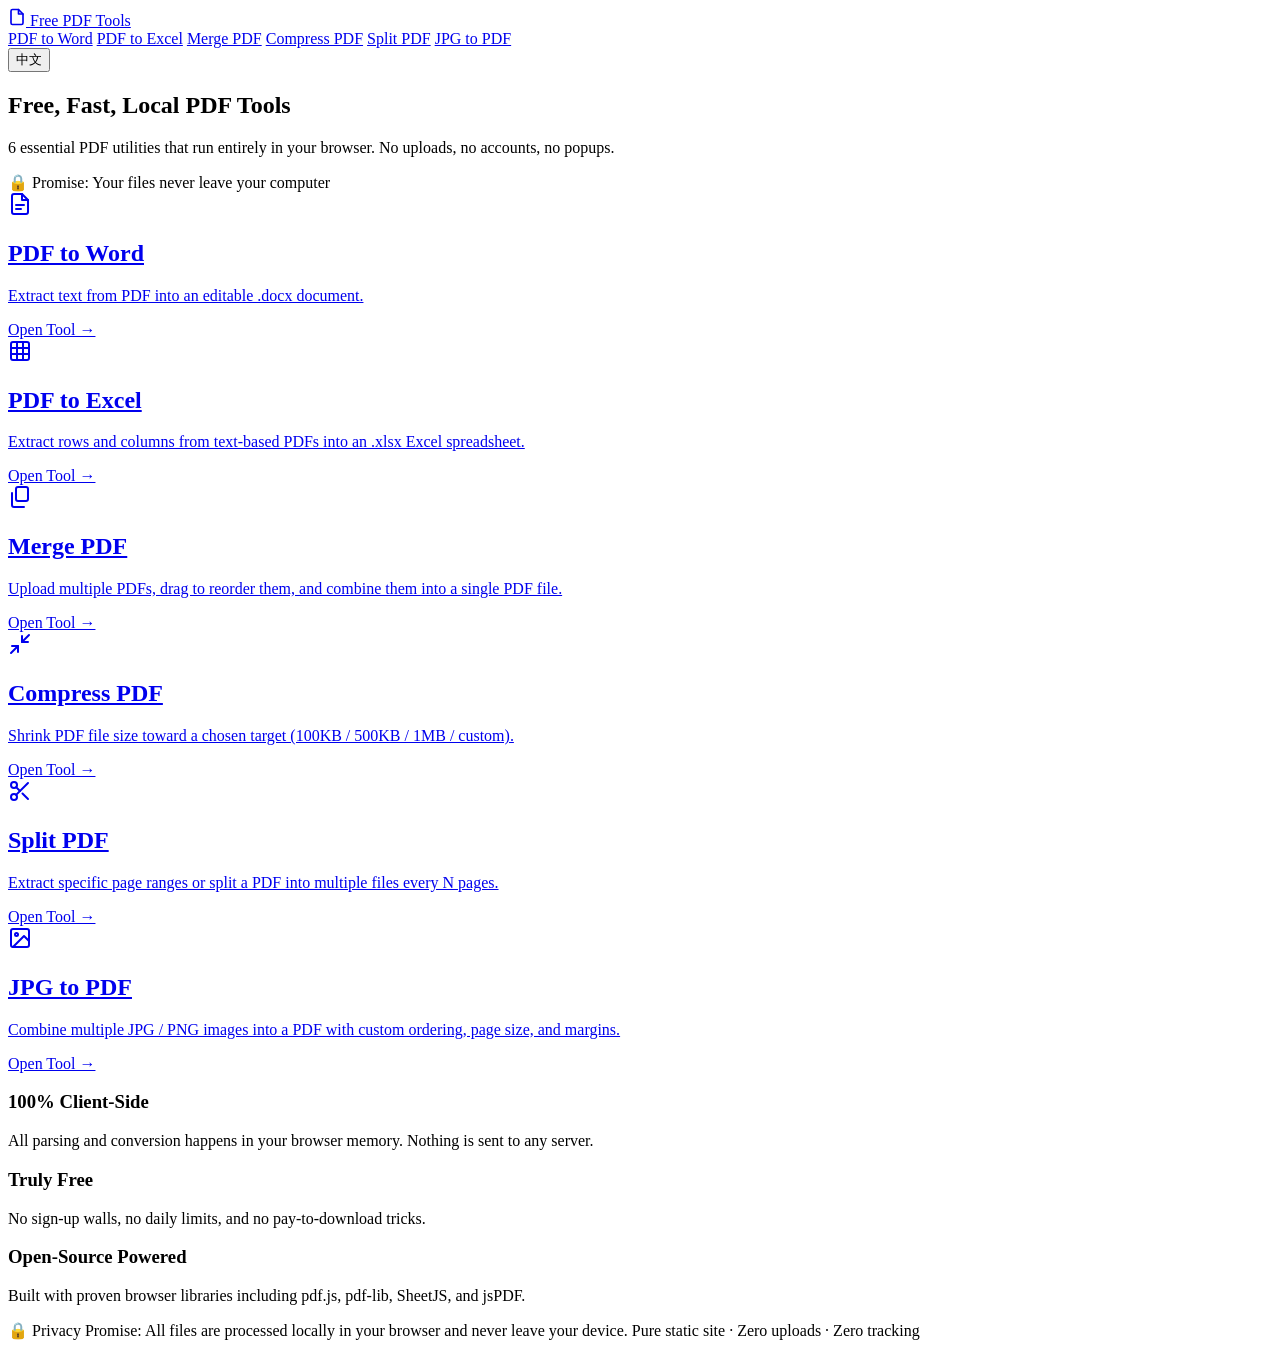
==== index.html @ 39ab88ec "Add files via upload" ====
<!DOCTYPE html>
<html lang="en" data-i18n-title="homePageTitle" data-i18n-desc="homeMetaDesc">
<head>
  <meta charset="UTF-8" />
  <meta name="viewport" content="width=device-width, initial-scale=1.0" />
  <title>Free PDF Tools — 100% Browser-Based, Files Never Leave Your Device</title>
  <meta name="description" content="Free online PDF tools: PDF to Word, PDF to Excel, Merge, Compress, Split, and JPG to PDF. Processed locally in your browser with zero uploads." />
  <link rel="stylesheet" href="assets/style.css" />
</head>
<body>
  <header class="site-header">
    <div class="container header-inner">
      <a class="brand" href="index.html">
        <span class="brand-icon" aria-hidden="true">
          <svg width="18" height="18" viewBox="0 0 24 24" fill="none" stroke="currentColor" stroke-width="2.2" stroke-linecap="round" stroke-linejoin="round">
            <path d="M14 2H6a2 2 0 0 0-2 2v16a2 2 0 0 0 2 2h12a2 2 0 0 0 2-2V8z"/>
            <polyline points="14 2 14 8 20 8"/>
          </svg>
        </span>
        <span data-i18n="siteName">Free PDF Tools</span>
      </a>
      <nav class="header-nav" aria-label="Tools">
        <a class="nav-link" href="pdf-to-word.html" data-i18n="navPdfToWord">PDF to Word</a>
        <a class="nav-link" href="pdf-to-excel.html" data-i18n="navPdfToExcel">PDF to Excel</a>
        <a class="nav-link" href="merge-pdf.html" data-i18n="navMergePdf">Merge PDF</a>
        <a class="nav-link" href="compress-pdf.html" data-i18n="navCompressPdf">Compress PDF</a>
        <a class="nav-link" href="split-pdf.html" data-i18n="navSplitPdf">Split PDF</a>
        <a class="nav-link" href="jpg-to-pdf.html" data-i18n="navJpgToPdf">JPG to PDF</a>
      </nav>
      <button type="button" id="langToggleBtn" class="lang-btn" data-i18n="langToggle">中文</button>
    </div>
  </header>

  <main>
    <div class="container">
      <section class="hero">
        <h1 data-i18n="heroTitle">Free, Fast, Local PDF Tools</h1>
        <p data-i18n="heroSubtitle">6 essential PDF utilities that run entirely in your browser. No uploads, no accounts, no popups.</p>
        <div class="privacy-pill" data-i18n="privacyBadge">🔒 Promise: Your files never leave your computer</div>
      </section>

      <section class="tools-grid" aria-label="PDF Tools">
        <a class="tool-card" href="pdf-to-word.html">
          <div class="tool-card-icon" aria-hidden="true">
            <svg width="24" height="24" viewBox="0 0 24 24" fill="none" stroke="currentColor" stroke-width="2" stroke-linecap="round" stroke-linejoin="round">
              <path d="M14 2H6a2 2 0 0 0-2 2v16a2 2 0 0 0 2 2h12a2 2 0 0 0 2-2V8z"/>
              <polyline points="14 2 14 8 20 8"/>
              <line x1="8" y1="13" x2="16" y2="13"/>
              <line x1="8" y1="17" x2="13" y2="17"/>
            </svg>
          </div>
          <h2 data-i18n="wordTitle">PDF to Word</h2>
          <p data-i18n="wordDesc">Extract text from PDF into an editable .docx document.</p>
          <span class="tool-card-cta" data-i18n="openTool">Open Tool →</span>
        </a>

        <a class="tool-card" href="pdf-to-excel.html">
          <div class="tool-card-icon" aria-hidden="true">
            <svg width="24" height="24" viewBox="0 0 24 24" fill="none" stroke="currentColor" stroke-width="2" stroke-linecap="round" stroke-linejoin="round">
              <rect x="3" y="3" width="18" height="18" rx="2"/>
              <line x1="3" y1="9" x2="21" y2="9"/>
              <line x1="3" y1="15" x2="21" y2="15"/>
              <line x1="9" y1="3" x2="9" y2="21"/>
              <line x1="15" y1="3" x2="15" y2="21"/>
            </svg>
          </div>
          <h2 data-i18n="excelTitle">PDF to Excel</h2>
          <p data-i18n="excelDesc">Extract rows and columns from text-based PDFs into an .xlsx Excel spreadsheet.</p>
          <span class="tool-card-cta" data-i18n="openTool">Open Tool →</span>
        </a>

        <a class="tool-card" href="merge-pdf.html">
          <div class="tool-card-icon" aria-hidden="true">
            <svg width="24" height="24" viewBox="0 0 24 24" fill="none" stroke="currentColor" stroke-width="2" stroke-linecap="round" stroke-linejoin="round">
              <rect x="8" y="2" width="12" height="14" rx="2"/>
              <path d="M4 8v12a2 2 0 0 0 2 2h10"/>
            </svg>
          </div>
          <h2 data-i18n="mergeTitle">Merge PDF</h2>
          <p data-i18n="mergeDesc">Upload multiple PDFs, drag to reorder them, and combine them into a single PDF file.</p>
          <span class="tool-card-cta" data-i18n="openTool">Open Tool →</span>
        </a>

        <a class="tool-card" href="compress-pdf.html">
          <div class="tool-card-icon" aria-hidden="true">
            <svg width="24" height="24" viewBox="0 0 24 24" fill="none" stroke="currentColor" stroke-width="2" stroke-linecap="round" stroke-linejoin="round">
              <polyline points="4 14 10 14 10 20"/>
              <polyline points="20 10 14 10 14 4"/>
              <line x1="14" y1="10" x2="21" y2="3"/>
              <line x1="3" y1="21" x2="10" y2="14"/>
            </svg>
          </div>
          <h2 data-i18n="compressTitle">Compress PDF</h2>
          <p data-i18n="compressDesc">Shrink PDF file size toward a chosen target (100KB / 500KB / 1MB / custom).</p>
          <span class="tool-card-cta" data-i18n="openTool">Open Tool →</span>
        </a>

        <a class="tool-card" href="split-pdf.html">
          <div class="tool-card-icon" aria-hidden="true">
            <svg width="24" height="24" viewBox="0 0 24 24" fill="none" stroke="currentColor" stroke-width="2" stroke-linecap="round" stroke-linejoin="round">
              <circle cx="6" cy="6" r="3"/>
              <circle cx="6" cy="18" r="3"/>
              <line x1="20" y1="4" x2="8.12" y2="15.88"/>
              <line x1="14.47" y1="14.48" x2="20" y2="20"/>
              <line x1="8.12" y1="8.12" x2="12" y2="12"/>
            </svg>
          </div>
          <h2 data-i18n="splitTitle">Split PDF</h2>
          <p data-i18n="splitDesc">Extract specific page ranges or split a PDF into multiple files every N pages.</p>
          <span class="tool-card-cta" data-i18n="openTool">Open Tool →</span>
        </a>

        <a class="tool-card" href="jpg-to-pdf.html">
          <div class="tool-card-icon" aria-hidden="true">
            <svg width="24" height="24" viewBox="0 0 24 24" fill="none" stroke="currentColor" stroke-width="2" stroke-linecap="round" stroke-linejoin="round">
              <rect x="3" y="3" width="18" height="18" rx="2"/>
              <circle cx="8.5" cy="8.5" r="1.5"/>
              <polyline points="21 15 16 10 5 21"/>
            </svg>
          </div>
          <h2 data-i18n="jpgTitle">JPG to PDF</h2>
          <p data-i18n="jpgDesc">Combine multiple JPG / PNG images into a PDF with custom ordering, page size, and margins.</p>
          <span class="tool-card-cta" data-i18n="openTool">Open Tool →</span>
        </a>
      </section>

      <section class="trust-strip" aria-label="Privacy and Features">
        <div class="trust-item">
          <h3 data-i18n="trustLocalTitle">100% Client-Side</h3>
          <p data-i18n="trustLocalDesc">All parsing and conversion happens in your browser memory. Nothing is sent to any server.</p>
        </div>
        <div class="trust-item">
          <h3 data-i18n="trustFreeTitle">Truly Free</h3>
          <p data-i18n="trustFreeDesc">No sign-up walls, no daily limits, and no pay-to-download tricks.</p>
        </div>
        <div class="trust-item">
          <h3 data-i18n="trustFastTitle">Open-Source Powered</h3>
          <p data-i18n="trustFastDesc">Built with proven browser libraries including pdf.js, pdf-lib, SheetJS, and jsPDF.</p>
        </div>
      </section>
    </div>
  </main>

  <footer class="site-footer">
    <div class="container footer-inner">
      <span data-i18n="footerPromise">🔒 Privacy Promise: All files are processed locally in your browser and never leave your device.</span>
      <span data-i18n="footerNote">Pure static site · Zero uploads · Zero tracking</span>
    </div>
  </footer>

  <script src="assets/i18n.js"></script>
  <script src="assets/main.js"></script>
</body>
</html>
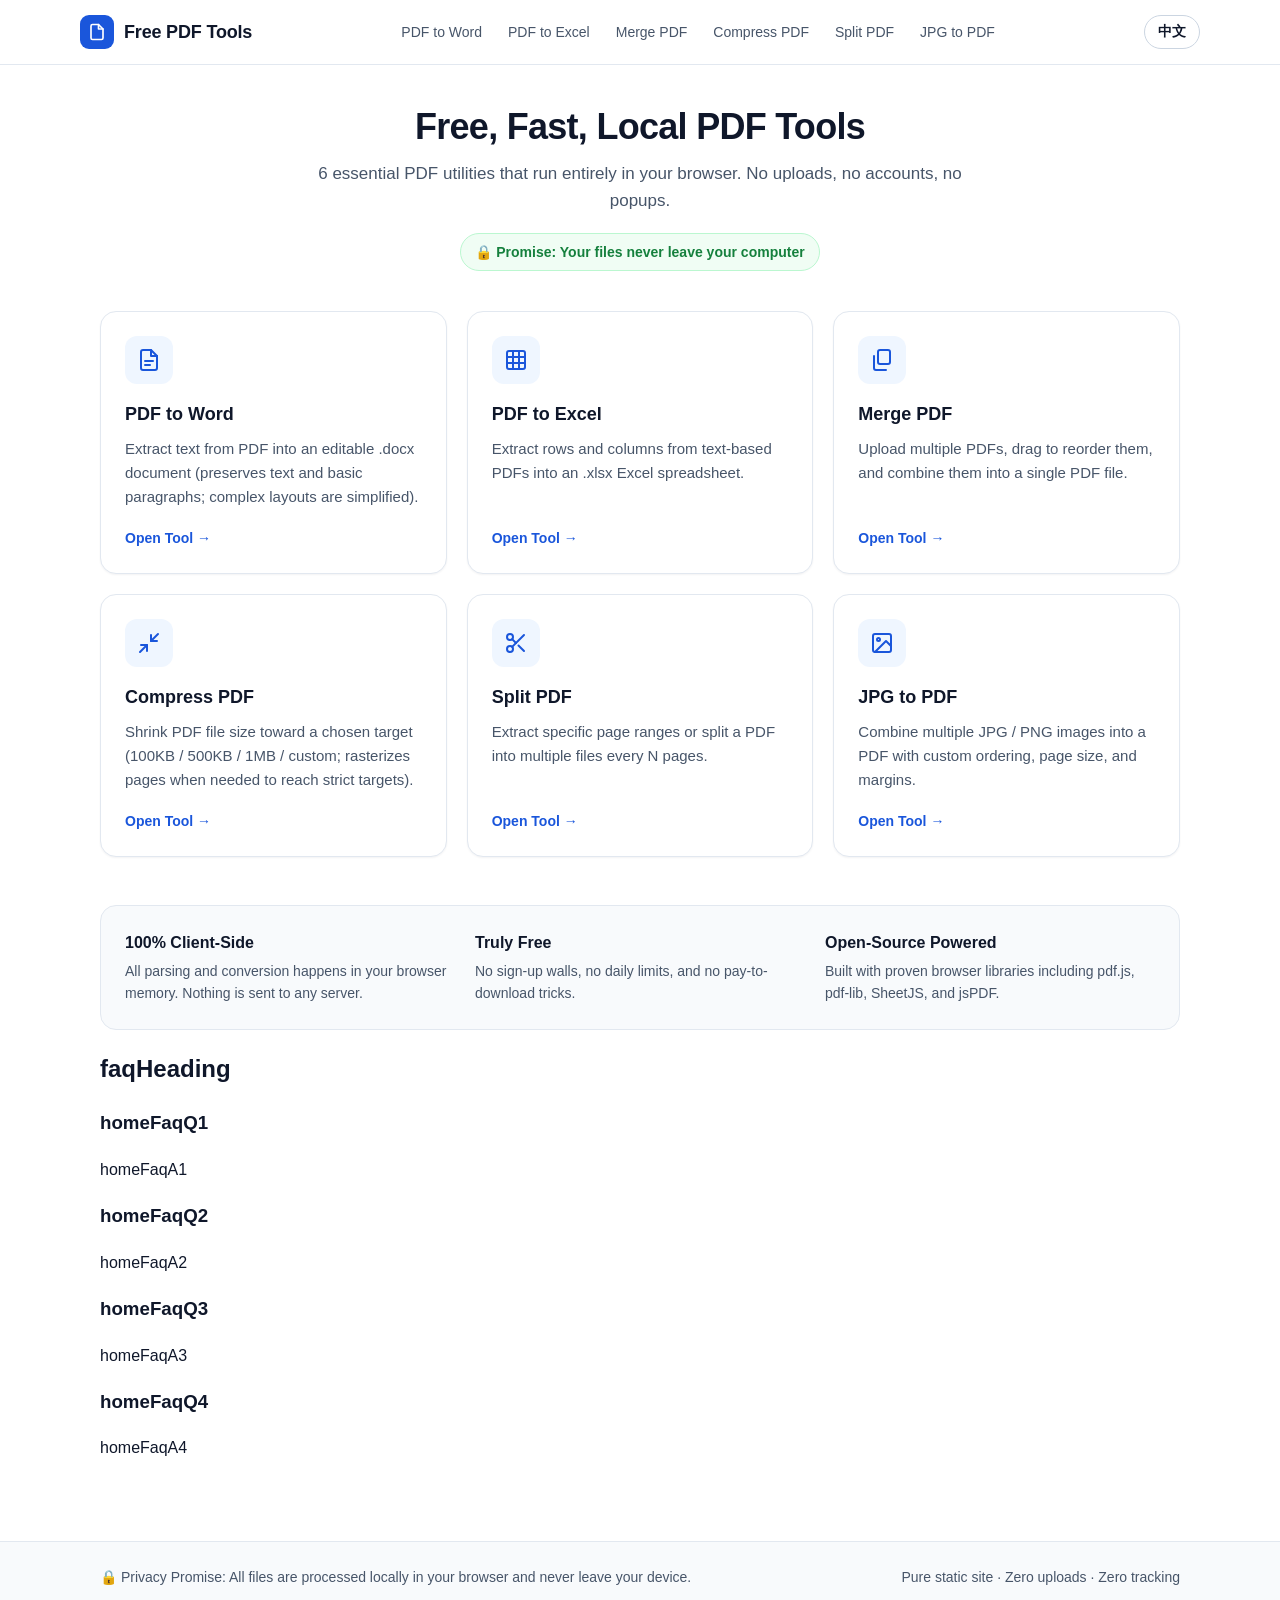
==== commit 72e0e57d: "Update site with SEO improvements: FAQ, JSON-LD, canonical and OG tags; add sitemap.xml and robots.t" ====
--- a/index.html
+++ b/index.html
@@ -5,6 +5,19 @@
   <meta name="viewport" content="width=device-width, initial-scale=1.0" />
   <title>Free PDF Tools — 100% Browser-Based, Files Never Leave Your Device</title>
   <meta name="description" content="Free online PDF tools: PDF to Word, PDF to Excel, Merge, Compress, Split, and JPG to PDF. Processed locally in your browser with zero uploads." />
+  <link rel="canonical" href="https://huangjun430-ctrl.github.io/free-pdf-tools/" />
+  <meta property="og:title" content="Free PDF Tools — 100% Browser-Based, Files Never Leave Your Device" />
+  <meta property="og:description" content="Free online PDF tools: PDF to Word, PDF to Excel, Merge, Compress, Split, and JPG to PDF. Processed locally in your browser with zero uploads." />
+  <meta property="og:type" content="website" />
+  <meta property="og:url" content="https://huangjun430-ctrl.github.io/free-pdf-tools/" />
+  <script type="application/ld+json">
+  {
+    "@context": "https://schema.org",
+    "@type": "WebSite",
+    "name": "Free PDF Tools",
+    "url": "https://huangjun430-ctrl.github.io/free-pdf-tools/"
+  }
+  </script>
   <link rel="stylesheet" href="assets/style.css" />
 </head>
 <body>
@@ -138,6 +151,28 @@
           <p data-i18n="trustFastDesc">Built with proven browser libraries including pdf.js, pdf-lib, SheetJS, and jsPDF.</p>
         </div>
       </section>
+
+      <section class="faq-section" aria-labelledby="faqHeading">
+        <h2 id="faqHeading" class="faq-heading" data-i18n="faqHeading">Frequently Asked Questions</h2>
+        <div class="faq-list">
+          <div class="faq-item">
+            <h3 class="faq-question" data-i18n="homeFaqQ1">Do I need to sign up or create an account?</h3>
+            <p class="faq-answer" data-i18n="homeFaqA1">No. All 6 tools are ready to use immediately with no sign-up, no login, and no daily limits.</p>
+          </div>
+          <div class="faq-item">
+            <h3 class="faq-question" data-i18n="homeFaqQ2">Are my PDF files uploaded to a server?</h3>
+            <p class="faq-answer" data-i18n="homeFaqA2">Never. All parsing, conversion, merging, splitting, and compression run locally in your browser memory—your files never leave your device.</p>
+          </div>
+          <div class="faq-item">
+            <h3 class="faq-question" data-i18n="homeFaqQ3">Are these online PDF tools completely free?</h3>
+            <p class="faq-answer" data-i18n="homeFaqA3">Yes. Every tool on this site is 100% free with no paywalls, watermarks, or popups.</p>
+          </div>
+          <div class="faq-item">
+            <h3 class="faq-question" data-i18n="homeFaqQ4">What PDF tools are included?</h3>
+            <p class="faq-answer" data-i18n="homeFaqA4">You can convert PDF to Word (.docx), convert PDF to Excel (.xlsx), merge PDFs, compress PDFs to a target size, split PDFs, and convert JPG/PNG images to PDF.</p>
+          </div>
+        </div>
+      </section>
     </div>
   </main>
 
--- a/assets/style.css
+++ b/assets/style.css
@@ -0,0 +1,905 @@
+/* Free PDF Tools - Clean, restrained, fast static stylesheet */
+:root {
+  --bg: #ffffff;
+  --surface: #f8fafc;
+  --surface-hover: #f1f5f9;
+  --border: #e2e8f0;
+  --border-strong: #cbd5e1;
+  --text: #0f172a;
+  --text-muted: #475569;
+  --text-light: #64748b;
+  --primary: #1a56db;
+  --primary-hover: #1e429f;
+  --primary-light: #eff6ff;
+  --primary-ring: rgba(26, 86, 219, 0.2);
+  --success: #15803d;
+  --success-bg: #f0fdf4;
+  --success-border: #bbf7d0;
+  --error: #b91c1c;
+  --error-bg: #fef2f2;
+  --error-border: #fecaca;
+  --warning: #b45309;
+  --warning-bg: #fffbeb;
+  --warning-border: #fde68a;
+  --radius: 12px;
+  --radius-lg: 16px;
+  --shadow-sm: 0 1px 2px rgba(15, 23, 42, 0.05);
+  --shadow-md: 0 4px 12px rgba(15, 23, 42, 0.07);
+}
+
+*,
+*::before,
+*::after {
+  box-sizing: border-box;
+}
+
+html {
+  font-size: 16px;
+  -webkit-text-size-adjust: 100%;
+}
+
+body {
+  margin: 0;
+  font-family: -apple-system, BlinkMacSystemFont, "Segoe UI", Roboto, "PingFang SC",
+    "Hiragino Sans GB", "Microsoft YaHei", "Helvetica Neue", Arial, sans-serif;
+  background-color: var(--bg);
+  color: var(--text);
+  line-height: 1.6;
+  min-height: 100vh;
+  display: flex;
+  flex-direction: column;
+}
+
+a {
+  color: var(--primary);
+  text-decoration: none;
+}
+
+a:hover {
+  text-decoration: underline;
+}
+
+button,
+input,
+select {
+  font-family: inherit;
+  font-size: inherit;
+}
+
+.container {
+  width: 100%;
+  max-width: 1120px;
+  margin: 0 auto;
+  padding: 0 20px;
+}
+
+.tool-container {
+  width: 100%;
+  max-width: 820px;
+  margin: 0 auto;
+  padding: 0 20px;
+}
+
+/* Header */
+.site-header {
+  border-bottom: 1px solid var(--border);
+  background: rgba(255, 255, 255, 0.96);
+  position: sticky;
+  top: 0;
+  z-index: 50;
+  backdrop-filter: blur(8px);
+}
+
+.header-inner {
+  display: flex;
+  align-items: center;
+  justify-content: space-between;
+  gap: 16px;
+  min-height: 64px;
+  padding: 10px 0;
+}
+
+.brand {
+  display: inline-flex;
+  align-items: center;
+  gap: 10px;
+  color: var(--text);
+  font-weight: 700;
+  font-size: 1.125rem;
+  letter-spacing: -0.01em;
+  text-decoration: none;
+  flex-shrink: 0;
+}
+
+.brand:hover {
+  text-decoration: none;
+  color: var(--primary);
+}
+
+.brand-icon {
+  width: 34px;
+  height: 34px;
+  border-radius: 9px;
+  background: var(--primary);
+  color: #ffffff;
+  display: inline-flex;
+  align-items: center;
+  justify-content: center;
+  flex-shrink: 0;
+}
+
+.header-nav {
+  display: flex;
+  align-items: center;
+  gap: 6px;
+  flex-wrap: wrap;
+}
+
+.nav-link {
+  color: var(--text-muted);
+  font-size: 0.875rem;
+  font-weight: 500;
+  padding: 6px 10px;
+  border-radius: 8px;
+  transition: background-color 0.15s, color 0.15s;
+  white-space: nowrap;
+}
+
+.nav-link:hover {
+  background: var(--surface);
+  color: var(--text);
+  text-decoration: none;
+}
+
+.nav-link.active {
+  background: var(--primary-light);
+  color: var(--primary);
+  font-weight: 600;
+}
+
+.lang-btn {
+  display: inline-flex;
+  align-items: center;
+  gap: 6px;
+  padding: 7px 13px;
+  border-radius: 999px;
+  border: 1px solid var(--border-strong);
+  background: var(--bg);
+  color: var(--text);
+  font-size: 0.875rem;
+  font-weight: 600;
+  cursor: pointer;
+  transition: border-color 0.15s, background-color 0.15s, color 0.15s;
+  flex-shrink: 0;
+}
+
+.lang-btn:hover {
+  border-color: var(--primary);
+  color: var(--primary);
+  background: var(--primary-light);
+}
+
+/* Main */
+main {
+  flex: 1;
+  padding: 40px 0 64px;
+}
+
+/* Hero */
+.hero {
+  text-align: center;
+  max-width: 680px;
+  margin: 0 auto 40px;
+}
+
+.hero h1 {
+  margin: 0 0 12px;
+  font-size: 2.25rem;
+  line-height: 1.2;
+  letter-spacing: -0.02em;
+  color: var(--text);
+}
+
+.hero p {
+  margin: 0 0 18px;
+  font-size: 1.0625rem;
+  color: var(--text-muted);
+}
+
+.privacy-pill {
+  display: inline-flex;
+  align-items: center;
+  gap: 8px;
+  padding: 7px 14px;
+  border-radius: 999px;
+  background: var(--success-bg);
+  border: 1px solid var(--success-border);
+  color: var(--success);
+  font-size: 0.875rem;
+  font-weight: 600;
+}
+
+/* Tool Cards Grid */
+.tools-grid {
+  display: grid;
+  grid-template-columns: repeat(3, minmax(0, 1fr));
+  gap: 20px;
+}
+
+.tool-card {
+  display: flex;
+  flex-direction: column;
+  padding: 24px;
+  border: 1px solid var(--border);
+  border-radius: var(--radius-lg);
+  background: var(--bg);
+  box-shadow: var(--shadow-sm);
+  color: var(--text);
+  text-decoration: none;
+  transition: transform 0.15s ease, box-shadow 0.15s ease, border-color 0.15s ease;
+}
+
+.tool-card:hover {
+  transform: translateY(-2px);
+  box-shadow: var(--shadow-md);
+  border-color: var(--primary);
+  text-decoration: none;
+}
+
+.tool-card-icon {
+  width: 48px;
+  height: 48px;
+  border-radius: 12px;
+  background: var(--primary-light);
+  color: var(--primary);
+  display: inline-flex;
+  align-items: center;
+  justify-content: center;
+  margin-bottom: 16px;
+}
+
+.tool-card h2 {
+  margin: 0 0 8px;
+  font-size: 1.125rem;
+  font-weight: 700;
+  color: var(--text);
+}
+
+.tool-card p {
+  margin: 0 0 18px;
+  font-size: 0.9375rem;
+  color: var(--text-muted);
+  flex: 1;
+}
+
+.tool-card-cta {
+  font-size: 0.875rem;
+  font-weight: 600;
+  color: var(--primary);
+  display: inline-flex;
+  align-items: center;
+  gap: 4px;
+}
+
+/* Trust strip on Home */
+.trust-strip {
+  margin-top: 48px;
+  padding: 24px;
+  border-radius: var(--radius-lg);
+  background: var(--surface);
+  border: 1px solid var(--border);
+  display: grid;
+  grid-template-columns: repeat(3, minmax(0, 1fr));
+  gap: 20px;
+}
+
+.trust-item h3 {
+  margin: 0 0 4px;
+  font-size: 1rem;
+  font-weight: 700;
+  color: var(--text);
+}
+
+.trust-item p {
+  margin: 0;
+  font-size: 0.875rem;
+  color: var(--text-muted);
+}
+
+/* Tool Page Header */
+.breadcrumb {
+  margin-bottom: 16px;
+  font-size: 0.875rem;
+  color: var(--text-muted);
+}
+
+.breadcrumb a {
+  color: var(--text-muted);
+  font-weight: 500;
+}
+
+.breadcrumb a:hover {
+  color: var(--primary);
+}
+
+.tool-header {
+  margin-bottom: 24px;
+}
+
+.tool-header h1 {
+  margin: 0 0 8px;
+  font-size: 1.875rem;
+  line-height: 1.25;
+  letter-spacing: -0.02em;
+}
+
+.tool-header p {
+  margin: 0;
+  font-size: 1rem;
+  color: var(--text-muted);
+}
+
+/* Workspace Card */
+.workspace-card {
+  background: var(--bg);
+  border: 1px solid var(--border);
+  border-radius: var(--radius-lg);
+  padding: 28px;
+  box-shadow: var(--shadow-sm);
+}
+
+/* Dropzone */
+.dropzone {
+  border: 2px dashed var(--border-strong);
+  border-radius: var(--radius);
+  background: var(--surface);
+  padding: 36px 24px;
+  text-align: center;
+  cursor: pointer;
+  transition: border-color 0.15s, background-color 0.15s;
+  outline: none;
+}
+
+.dropzone:hover,
+.dropzone:focus-visible,
+.dropzone.dragover {
+  border-color: var(--primary);
+  background: var(--primary-light);
+}
+
+.dropzone-icon {
+  width: 48px;
+  height: 48px;
+  margin: 0 auto 12px;
+  border-radius: 12px;
+  background: #ffffff;
+  border: 1px solid var(--border);
+  color: var(--primary);
+  display: flex;
+  align-items: center;
+  justify-content: center;
+}
+
+.dropzone-title {
+  margin: 0 0 6px;
+  font-size: 1.0625rem;
+  font-weight: 600;
+  color: var(--text);
+}
+
+.dropzone-hint {
+  margin: 0 0 16px;
+  font-size: 0.875rem;
+  color: var(--text-muted);
+}
+
+.file-input-hidden {
+  display: none;
+}
+
+/* Buttons */
+.btn {
+  display: inline-flex;
+  align-items: center;
+  justify-content: center;
+  gap: 8px;
+  border: 1px solid transparent;
+  border-radius: 10px;
+  padding: 10px 18px;
+  font-weight: 600;
+  font-size: 0.9375rem;
+  cursor: pointer;
+  transition: background-color 0.15s, border-color 0.15s, color 0.15s, opacity 0.15s;
+  text-decoration: none;
+}
+
+.btn:disabled {
+  opacity: 0.55;
+  cursor: not-allowed;
+}
+
+.btn-primary {
+  background: var(--primary);
+  color: #ffffff;
+}
+
+.btn-primary:hover:not(:disabled) {
+  background: var(--primary-hover);
+  text-decoration: none;
+}
+
+.btn-lg {
+  width: 100%;
+  min-height: 48px;
+  font-size: 1rem;
+  padding: 12px 24px;
+}
+
+.btn-secondary {
+  background: #ffffff;
+  border-color: var(--border-strong);
+  color: var(--text);
+}
+
+.btn-secondary:hover:not(:disabled) {
+  background: var(--surface);
+  border-color: var(--text-muted);
+  text-decoration: none;
+}
+
+.btn-success {
+  background: var(--success);
+  color: #ffffff;
+}
+
+.btn-success:hover:not(:disabled) {
+  background: #166534;
+  text-decoration: none;
+}
+
+.btn-sm {
+  padding: 6px 10px;
+  font-size: 0.8125rem;
+  border-radius: 8px;
+}
+
+.btn-icon {
+  padding: 6px 9px;
+  min-width: 32px;
+  font-size: 0.875rem;
+}
+
+/* Selected File Info & Sortable List */
+.file-summary {
+  margin-top: 18px;
+  padding: 14px 16px;
+  border-radius: var(--radius);
+  background: var(--surface);
+  border: 1px solid var(--border);
+  display: flex;
+  align-items: center;
+  justify-content: space-between;
+  gap: 12px;
+}
+
+.file-summary-meta {
+  min-width: 0;
+}
+
+.file-summary-name {
+  font-weight: 600;
+  color: var(--text);
+  word-break: break-all;
+}
+
+.file-summary-sub {
+  font-size: 0.8125rem;
+  color: var(--text-muted);
+}
+
+.file-list {
+  list-style: none;
+  margin: 18px 0 0;
+  padding: 0;
+  display: flex;
+  flex-direction: column;
+  gap: 10px;
+}
+
+.file-item {
+  display: flex;
+  align-items: center;
+  justify-content: space-between;
+  gap: 12px;
+  padding: 12px 14px;
+  border-radius: var(--radius);
+  background: var(--surface);
+  border: 1px solid var(--border);
+  cursor: grab;
+  transition: border-color 0.15s, background-color 0.15s;
+}
+
+.file-item.dragging {
+  opacity: 0.5;
+  border-color: var(--primary);
+}
+
+.file-item-left {
+  display: flex;
+  align-items: center;
+  gap: 12px;
+  min-width: 0;
+  flex: 1;
+}
+
+.file-index {
+  width: 26px;
+  height: 26px;
+  border-radius: 999px;
+  background: var(--primary-light);
+  color: var(--primary);
+  font-size: 0.8125rem;
+  font-weight: 700;
+  display: inline-flex;
+  align-items: center;
+  justify-content: center;
+  flex-shrink: 0;
+}
+
+.file-thumb {
+  width: 44px;
+  height: 44px;
+  border-radius: 6px;
+  object-fit: cover;
+  border: 1px solid var(--border);
+  background: #ffffff;
+  flex-shrink: 0;
+}
+
+.file-item-info {
+  min-width: 0;
+}
+
+.file-item-name {
+  font-weight: 600;
+  font-size: 0.9375rem;
+  color: var(--text);
+  overflow: hidden;
+  text-overflow: ellipsis;
+  white-space: nowrap;
+}
+
+.file-item-meta {
+  font-size: 0.8125rem;
+  color: var(--text-muted);
+}
+
+.file-item-actions {
+  display: flex;
+  align-items: center;
+  gap: 6px;
+  flex-shrink: 0;
+}
+
+.list-toolbar {
+  margin-top: 12px;
+  display: flex;
+  align-items: center;
+  justify-content: space-between;
+  gap: 10px;
+  flex-wrap: wrap;
+}
+
+/* Options Panel */
+.options-panel {
+  margin-top: 22px;
+  padding-top: 22px;
+  border-top: 1px solid var(--border);
+}
+
+.options-title {
+  margin: 0 0 14px;
+  font-size: 1rem;
+  font-weight: 700;
+  color: var(--text);
+}
+
+.form-grid {
+  display: grid;
+  grid-template-columns: repeat(2, minmax(0, 1fr));
+  gap: 14px;
+}
+
+.form-field {
+  display: flex;
+  flex-direction: column;
+  gap: 6px;
+}
+
+.form-field.full-width {
+  grid-column: 1 / -1;
+}
+
+.form-label {
+  font-size: 0.875rem;
+  font-weight: 600;
+  color: var(--text);
+}
+
+.form-input,
+.form-select {
+  width: 100%;
+  padding: 9px 12px;
+  border: 1px solid var(--border-strong);
+  border-radius: 8px;
+  background: #ffffff;
+  color: var(--text);
+  font-size: 0.9375rem;
+}
+
+.form-input:focus,
+.form-select:focus {
+  outline: none;
+  border-color: var(--primary);
+  box-shadow: 0 0 0 3px var(--primary-ring);
+}
+
+.form-help {
+  font-size: 0.8125rem;
+  color: var(--text-muted);
+}
+
+.checkbox-row {
+  display: flex;
+  align-items: flex-start;
+  gap: 8px;
+  font-size: 0.9375rem;
+  color: var(--text);
+  cursor: pointer;
+}
+
+.checkbox-row input[type="checkbox"],
+.radio-pill input[type="radio"] {
+  accent-color: var(--primary);
+  margin-top: 3px;
+}
+
+.segmented-group {
+  display: flex;
+  flex-wrap: wrap;
+  gap: 8px;
+}
+
+.segmented-btn {
+  padding: 8px 14px;
+  border-radius: 8px;
+  border: 1px solid var(--border-strong);
+  background: #ffffff;
+  color: var(--text);
+  font-size: 0.875rem;
+  font-weight: 600;
+  cursor: pointer;
+  transition: all 0.15s;
+}
+
+.segmented-btn:hover {
+  border-color: var(--primary);
+}
+
+.segmented-btn.active {
+  background: var(--primary);
+  border-color: var(--primary);
+  color: #ffffff;
+}
+
+/* Action Area */
+.action-area {
+  margin-top: 22px;
+}
+
+/* Progress */
+.progress-wrap {
+  margin-top: 20px;
+}
+
+.progress-header {
+  display: flex;
+  justify-content: space-between;
+  align-items: center;
+  margin-bottom: 8px;
+  font-size: 0.875rem;
+  font-weight: 600;
+  color: var(--text-muted);
+}
+
+.progress-track {
+  width: 100%;
+  height: 10px;
+  border-radius: 999px;
+  background: var(--surface-hover);
+  overflow: hidden;
+  border: 1px solid var(--border);
+}
+
+.progress-fill {
+  height: 100%;
+  width: 0%;
+  background: var(--primary);
+  border-radius: 999px;
+  transition: width 0.2s ease;
+}
+
+/* Alerts & Result */
+.alert {
+  margin-top: 18px;
+  padding: 14px 16px;
+  border-radius: var(--radius);
+  font-size: 0.9375rem;
+  border: 1px solid transparent;
+}
+
+.alert-error {
+  background: var(--error-bg);
+  border-color: var(--error-border);
+  color: var(--error);
+}
+
+.alert-warning {
+  background: var(--warning-bg);
+  border-color: var(--warning-border);
+  color: var(--warning);
+}
+
+.alert-info {
+  background: var(--primary-light);
+  border-color: #bfdbfe;
+  color: #1e40af;
+}
+
+.result-box {
+  margin-top: 22px;
+  padding: 20px;
+  border-radius: var(--radius);
+  background: var(--success-bg);
+  border: 1px solid var(--success-border);
+}
+
+.result-title {
+  margin: 0 0 6px;
+  font-size: 1.0625rem;
+  font-weight: 700;
+  color: var(--success);
+}
+
+.result-meta {
+  margin: 0 0 16px;
+  font-size: 0.9375rem;
+  color: var(--text);
+}
+
+.result-actions {
+  display: flex;
+  flex-wrap: wrap;
+  gap: 10px;
+}
+
+.split-downloads {
+  margin-top: 12px;
+  display: grid;
+  grid-template-columns: repeat(auto-fill, minmax(220px, 1fr));
+  gap: 8px;
+}
+
+/* Preview Area */
+.preview-box {
+  margin-top: 16px;
+  padding: 14px;
+  border-radius: 10px;
+  background: #ffffff;
+  border: 1px solid var(--border);
+  max-height: 240px;
+  overflow: auto;
+  font-size: 0.875rem;
+  color: var(--text);
+}
+
+.preview-box pre {
+  margin: 0;
+  white-space: pre-wrap;
+  word-break: break-word;
+  font-family: inherit;
+}
+
+.preview-table {
+  width: 100%;
+  border-collapse: collapse;
+  font-size: 0.8125rem;
+}
+
+.preview-table th,
+.preview-table td {
+  border: 1px solid var(--border);
+  padding: 5px 8px;
+  text-align: left;
+  max-width: 200px;
+  overflow: hidden;
+  text-overflow: ellipsis;
+  white-space: nowrap;
+}
+
+.preview-table th {
+  background: var(--surface);
+  font-weight: 600;
+}
+
+/* Privacy Notice inside Tool Page */
+.local-notice {
+  margin-top: 22px;
+  padding: 12px 16px;
+  border-radius: var(--radius);
+  background: var(--surface);
+  border: 1px solid var(--border);
+  display: flex;
+  align-items: center;
+  gap: 10px;
+  font-size: 0.875rem;
+  color: var(--text-muted);
+}
+
+/* Footer */
+.site-footer {
+  border-top: 1px solid var(--border);
+  background: var(--surface);
+  padding: 24px 0;
+  font-size: 0.875rem;
+  color: var(--text-muted);
+}
+
+.footer-inner {
+  display: flex;
+  align-items: center;
+  justify-content: space-between;
+  gap: 16px;
+  flex-wrap: wrap;
+}
+
+.hidden {
+  display: none !important;
+}
+
+/* Responsive */
+@media (max-width: 960px) {
+  .tools-grid {
+    grid-template-columns: repeat(2, minmax(0, 1fr));
+  }
+  .header-nav {
+    display: none;
+  }
+}
+
+@media (max-width: 640px) {
+  main {
+    padding: 24px 0 48px;
+  }
+  .hero h1 {
+    font-size: 1.75rem;
+  }
+  .tools-grid,
+  .trust-strip,
+  .form-grid {
+    grid-template-columns: 1fr;
+  }
+  .workspace-card {
+    padding: 18px;
+  }
+  .dropzone {
+    padding: 26px 16px;
+  }
+  .file-item {
+    flex-wrap: wrap;
+  }
+  .file-item-actions {
+    width: 100%;
+    justify-content: flex-end;
+  }
+}
